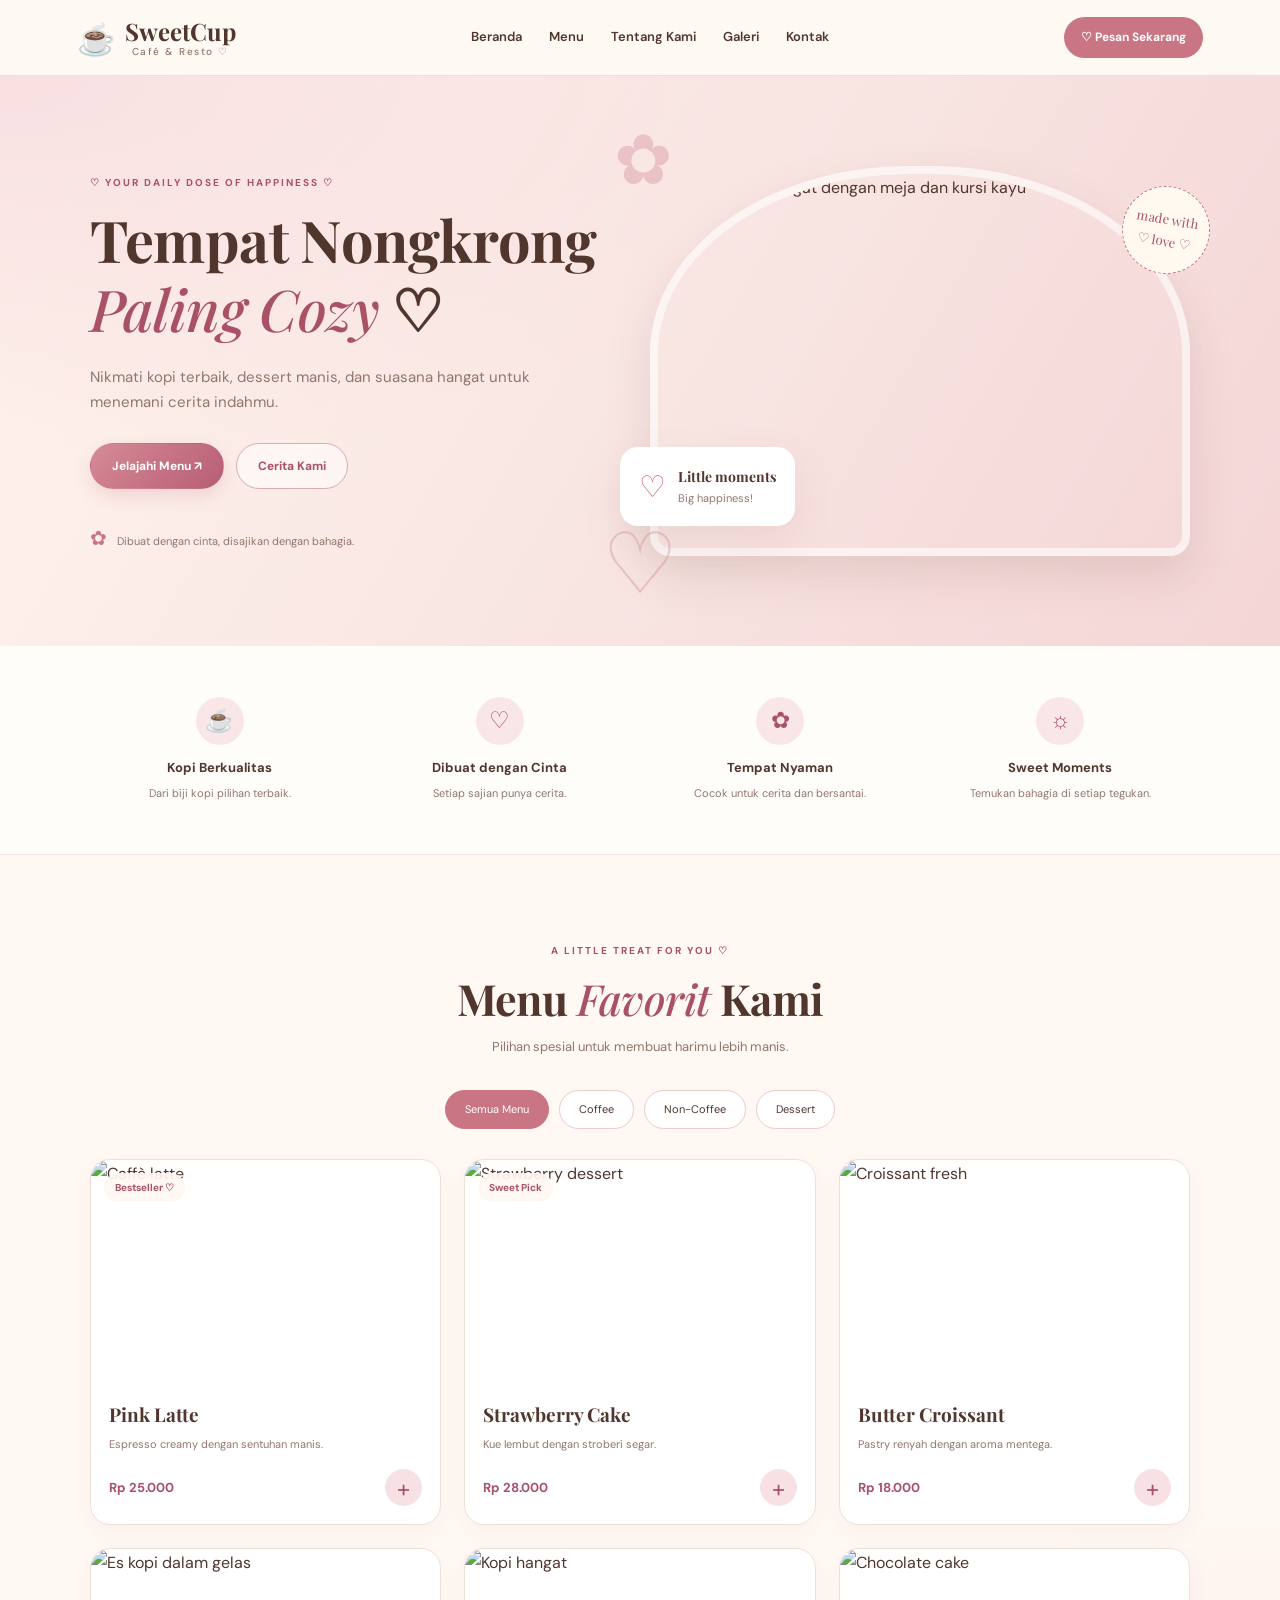
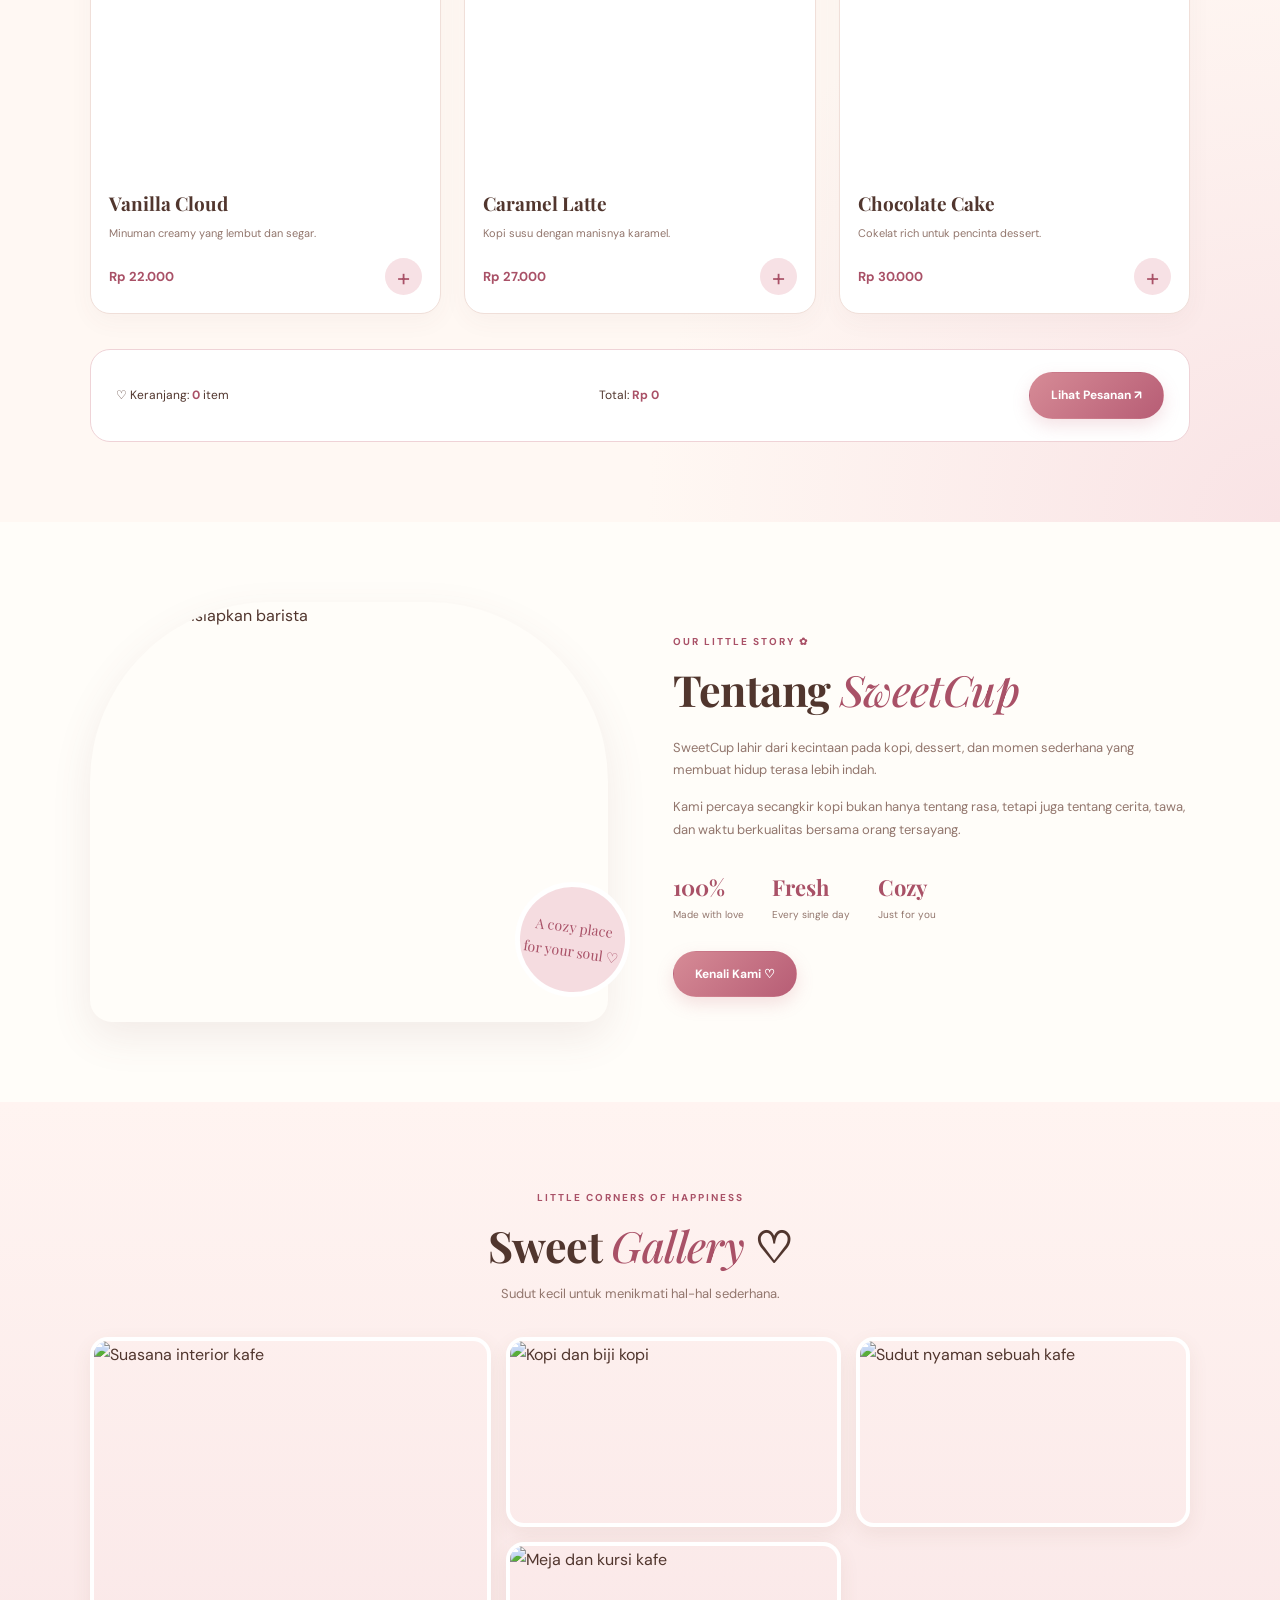
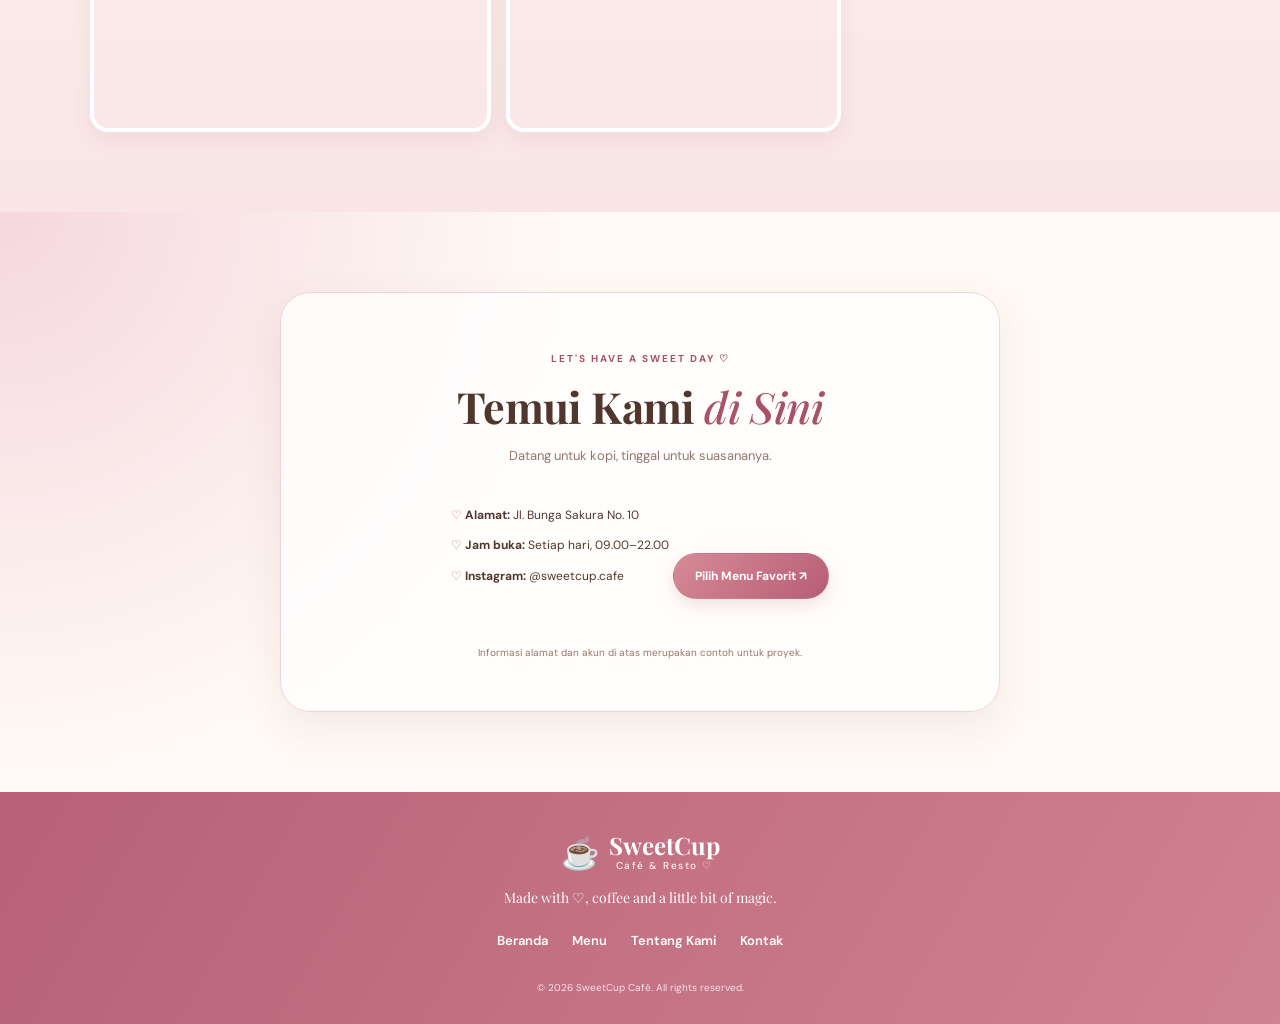
==== index.html @ 9a590ef2 "Add files via upload" ====
<!DOCTYPE html>
<html lang="id">
<head>
    <meta charset="UTF-8">
    <meta name="viewport" content="width=device-width, initial-scale=1.0">
    <meta name="theme-color" content="#fff7f4">
    <title>SweetCup | Café & Resto</title>
    <link rel="stylesheet" href="style.css">
    <link rel="preconnect" href="https://fonts.googleapis.com">
    <link rel="preconnect" href="https://fonts.gstatic.com" crossorigin>
    <link href="https://fonts.googleapis.com/css2?family=DM+Sans:wght@400;500;600;700&family=Playfair+Display:ital,wght@0,500;0,600;0,700;1,500&display=swap" rel="stylesheet">
    <script src="script.js" defer></script>
</head>
<body>

    <header class="header" id="beranda">
        <a href="#beranda" class="logo">
            <span class="logo-icon">☕</span>
            <span>SweetCup<small>Café & Resto ♡</small></span>
        </a>

        <button class="menu-toggle" id="menuToggle"
            aria-label="Buka menu navigasi" aria-expanded="false">☰</button>

        <nav class="navbar" id="navbar">
            <a href="#beranda">Beranda</a>
            <a href="#menu">Menu</a>
            <a href="#tentang">Tentang Kami</a>
            <a href="#galeri">Galeri</a>
            <a href="#kontak">Kontak</a>
        </nav>

        <a href="#menu" class="header-order">♡ Pesan Sekarang</a>
    </header>

    <main>
        <section class="hero">
            <div class="hero-content">
                <span class="eyebrow">♡ YOUR DAILY DOSE OF HAPPINESS ♡</span>
                <h1>Tempat Nongkrong<br>
                    <em>Paling Cozy</em> ♡</h1>
                <p>Nikmati kopi terbaik, dessert manis, dan suasana hangat untuk menemani cerita indahmu.</p>
                <div class="hero-buttons">
                    <a href="#menu" class="btn btn-primary">Jelajahi Menu ↗</a>
                    <a href="#tentang" class="btn btn-outline">Cerita Kami</a>
                </div>
                <div class="hero-note">
                    <span>✿</span>
                    Dibuat dengan cinta, disajikan dengan bahagia.
                </div>
            </div>

            <div class="hero-image">
                <img src="https://images.unsplash.com/photo-1445116572660-236099ec97a0?auto=format&fit=crop&w=1100&q=85"
                    alt="Interior kafe hangat dengan meja dan kursi kayu">
                <div class="floating-note">
                    <span>♡</span>
                    <div><strong>Little moments</strong><small>Big happiness!</small></div>
                </div>
                <div class="hero-sticker">made with<br>♡ love ♡</div>
            </div>
            <span class="decoration decor-one">✿</span>
            <span class="decoration decor-two">♡</span>
        </section>

        <section class="features">
            <article class="feature">
                <span class="feature-icon">☕</span>
                <h3>Kopi Berkualitas</h3>
                <p>Dari biji kopi pilihan terbaik.</p>
            </article>
            <article class="feature">
                <span class="feature-icon">♡</span>
                <h3>Dibuat dengan Cinta</h3>
                <p>Setiap sajian punya cerita.</p>
            </article>
            <article class="feature">
                <span class="feature-icon">✿</span>
                <h3>Tempat Nyaman</h3>
                <p>Cocok untuk cerita dan bersantai.</p>
            </article>
            <article class="feature">
                <span class="feature-icon">☼</span>
                <h3>Sweet Moments</h3>
                <p>Temukan bahagia di setiap tegukan.</p>
            </article>
        </section>

        <section class="menu-section section-padding" id="menu">
            <div class="section-heading">
                <span class="eyebrow">A LITTLE TREAT FOR YOU ♡</span>
                <h2>Menu <em>Favorit</em> Kami</h2>
                <p>Pilihan spesial untuk membuat harimu lebih manis.</p>
            </div>

            <div class="menu-filters">
                <button class="filter-btn active" data-filter="all">Semua Menu</button>
                <button class="filter-btn" data-filter="coffee">Coffee</button>
                <button class="filter-btn" data-filter="noncoffee">Non-Coffee</button>
                <button class="filter-btn" data-filter="dessert">Dessert</button>
            </div>

            <div class="menu-grid">
                <article class="menu-card" data-category="coffee">
                    <div class="menu-image">
                        <img src="https://images.unsplash.com/photo-1461023058943-07fcbe16d735?auto=format&fit=crop&w=650&q=80" alt="Caffè latte">
                        <span class="menu-tag">Bestseller ♡</span>
                    </div>
                    <div class="menu-info">
                        <div><h3>Pink Latte</h3><p>Espresso creamy dengan sentuhan manis.</p></div>
                        <div class="menu-bottom"><strong>Rp 25.000</strong><button class="add-cart" data-name="Pink Latte" data-price="25000" aria-label="Tambah Pink Latte">+</button></div>
                    </div>
                </article>

                <article class="menu-card" data-category="dessert">
                    <div class="menu-image">
                        <img src="https://images.unsplash.com/photo-1488477181946-6428a0291777?auto=format&fit=crop&w=650&q=80" alt="Strawberry dessert">
                        <span class="menu-tag">Sweet Pick</span>
                    </div>
                    <div class="menu-info">
                        <div><h3>Strawberry Cake</h3><p>Kue lembut dengan stroberi segar.</p></div>
                        <div class="menu-bottom"><strong>Rp 28.000</strong><button class="add-cart" data-name="Strawberry Cake" data-price="28000" aria-label="Tambah Strawberry Cake">+</button></div>
                    </div>
                </article>

                <article class="menu-card" data-category="dessert">
                    <div class="menu-image">
                        <img src="https://images.unsplash.com/photo-1555507036-ab1f4038808a?auto=format&fit=crop&w=650&q=80" alt="Croissant fresh">
                    </div>
                    <div class="menu-info">
                        <div><h3>Butter Croissant</h3><p>Pastry renyah dengan aroma mentega.</p></div>
                        <div class="menu-bottom"><strong>Rp 18.000</strong><button class="add-cart" data-name="Butter Croissant" data-price="18000" aria-label="Tambah Butter Croissant">+</button></div>
                    </div>
                </article>

                <article class="menu-card" data-category="noncoffee">
                    <div class="menu-image">
                        <img src="https://images.unsplash.com/photo-1517701604599-bb29b565090c?auto=format&fit=crop&w=650&q=80" alt="Es kopi dalam gelas">
                    </div>
                    <div class="menu-info">
                        <div><h3>Vanilla Cloud</h3><p>Minuman creamy yang lembut dan segar.</p></div>
                        <div class="menu-bottom"><strong>Rp 22.000</strong><button class="add-cart" data-name="Vanilla Cloud" data-price="22000" aria-label="Tambah Vanilla Cloud">+</button></div>
                    </div>
                </article>

                <article class="menu-card" data-category="coffee">
                    <div class="menu-image">
                        <img src="https://images.unsplash.com/photo-1511920170033-f8396924c348?auto=format&fit=crop&w=650&q=80" alt="Kopi hangat">
                    </div>
                    <div class="menu-info">
                        <div><h3>Caramel Latte</h3><p>Kopi susu dengan manisnya karamel.</p></div>
                        <div class="menu-bottom"><strong>Rp 27.000</strong><button class="add-cart" data-name="Caramel Latte" data-price="27000" aria-label="Tambah Caramel Latte">+</button></div>
                    </div>
                </article>

                <article class="menu-card" data-category="dessert">
                    <div class="menu-image">
                        <img src="https://images.unsplash.com/photo-1578985545062-69928b1d9587?auto=format&fit=crop&w=650&q=80" alt="Chocolate cake">
                    </div>
                    <div class="menu-info">
                        <div><h3>Chocolate Cake</h3><p>Cokelat rich untuk pencinta dessert.</p></div>
                        <div class="menu-bottom"><strong>Rp 30.000</strong><button class="add-cart" data-name="Chocolate Cake" data-price="30000" aria-label="Tambah Chocolate Cake">+</button></div>
                    </div>
                </article>
            </div>

            <div class="cart-summary" aria-live="polite">
                <span>♡ Keranjang: <strong id="cartCount">0</strong> item</span>
                <span>Total: <strong id="cartTotal">Rp 0</strong></span>
                <button class="btn btn-primary" id="orderButton">Lihat Pesanan ↗</button>
            </div>
        </section>

        <section class="about-section section-padding" id="tentang">
            <div class="about-image">
                <img src="https://images.unsplash.com/photo-1442512595331-e89e73853f31?auto=format&fit=crop&w=900&q=85" alt="Kopi yang disiapkan barista">
                <div class="about-badge">A cozy place<br>for your soul ♡</div>
            </div>
            <div class="about-content">
                <span class="eyebrow">OUR LITTLE STORY ✿</span>
                <h2>Tentang <em>SweetCup</em></h2>
                <p>SweetCup lahir dari kecintaan pada kopi, dessert, dan momen sederhana yang membuat hidup terasa lebih indah.</p>
                <p>Kami percaya secangkir kopi bukan hanya tentang rasa, tetapi juga tentang cerita, tawa, dan waktu berkualitas bersama orang tersayang.</p>
                <div class="about-stat">
                    <div><strong>100%</strong><small>Made with love</small></div>
                    <div><strong>Fresh</strong><small>Every single day</small></div>
                    <div><strong>Cozy</strong><small>Just for you</small></div>
                </div>
                <a href="#galeri" class="btn btn-primary">Kenali Kami ♡</a>
            </div>
        </section>

        <section class="gallery-section section-padding" id="galeri">
            <div class="section-heading">
                <span class="eyebrow">LITTLE CORNERS OF HAPPINESS</span>
                <h2>Sweet <em>Gallery</em> ♡</h2>
                <p>Sudut kecil untuk menikmati hal-hal sederhana.</p>
            </div>
            <div class="gallery-grid">
                <img src="https://images.unsplash.com/photo-1501339847302-ac426a4a7cbb?auto=format&fit=crop&w=700&q=80" alt="Suasana interior kafe">
                <img src="https://images.unsplash.com/photo-1495474472287-4d71bcdd2085?auto=format&fit=crop&w=700&q=80" alt="Kopi dan biji kopi">
                <img src="https://images.unsplash.com/photo-1554118811-1e0d58224f24?auto=format&fit=crop&w=700&q=80" alt="Sudut nyaman sebuah kafe">
                <img src="https://images.unsplash.com/photo-1493857671505-72967e2e2760?auto=format&fit=crop&w=700&q=80" alt="Meja dan kursi kafe">
            </div>
        </section>

        <section class="contact-section section-padding" id="kontak">
            <div class="contact-card">
                <span class="eyebrow">LET'S HAVE A SWEET DAY ♡</span>
                <h2>Temui Kami <em>di Sini</em></h2>
                <p>Datang untuk kopi, tinggal untuk suasananya.</p>
                <div class="contact-details">
                    <p>♡ <strong>Alamat:</strong> Jl. Bunga Sakura No. 10</p>
                    <p>♡ <strong>Jam buka:</strong> Setiap hari, 09.00–22.00</p>
                    <p>♡ <strong>Instagram:</strong> @sweetcup.cafe</p>
                </div>
                <a href="#menu" class="btn btn-primary">Pilih Menu Favorit ↗</a>
                <p class="small-note">Informasi alamat dan akun di atas merupakan contoh untuk proyek.</p>
            </div>
        </section>
    </main>

    <footer class="footer">
        <a href="#beranda" class="logo footer-logo">
            <span class="logo-icon">☕</span>
            <span>SweetCup<small>Café & Resto ♡</small></span>
        </a>
        <p>Made with ♡, coffee and a little bit of magic.</p>
        <div class="footer-links">
            <a href="#beranda">Beranda</a>
            <a href="#menu">Menu</a>
            <a href="#tentang">Tentang Kami</a>
            <a href="#kontak">Kontak</a>
        </div>
        <small>© 2026 SweetCup Café. All rights reserved.</small>
    </footer>

    <div class="toast" id="toast" role="status" aria-live="polite"></div>
</body>
</html>
---- style.css ----
:root {
    --pink: #c97583;
    --pink-dark: #a95167;
    --pink-light: #f7dfe2;
    --cream: #fff9f4;
    --brown: #51362e;
    --muted: #92766d;
    --gold: #c5a16c;
    --white: #fff;
    --shadow: 0 15px 40px rgba(129, 77, 77, .10);
}

* {
    margin: 0;
    padding: 0;
    box-sizing: border-box;
    scroll-behavior: smooth;
}

body {
    font-family: "DM Sans", sans-serif;
    color: var(--brown);
    background: var(--cream);
    line-height: 1.7;
}

a { color: inherit; }
button { font: inherit; cursor: pointer; }
img { display: block; max-width: 100%; }
section { scroll-margin-top: 90px; }

/* NAVIGATION */
.header {
    position: sticky;
    top: 0;
    z-index: 100;
    min-height: 76px;
    padding: 12px 6%;
    display: flex;
    align-items: center;
    justify-content: space-between;
    gap: 25px;
    background: rgba(255, 249, 244, .94);
    border-bottom: 1px solid #f0ded8;
    backdrop-filter: blur(15px);
}

.logo {
    display: flex;
    align-items: center;
    gap: 9px;
    text-decoration: none;
    color: var(--brown);
    font-family: "Playfair Display", serif;
    font-size: 24px;
    font-weight: 700;
    line-height: 1.15;
}

.logo-icon { font-size: 31px; }

.logo small {
    display: block;
    font-family: "DM Sans", sans-serif;
    font-size: 10px;
    font-weight: 500;
    letter-spacing: 1.5px;
    text-align: center;
    color: var(--muted);
}

.navbar {
    display: flex;
    align-items: center;
    gap: 27px;
}

.navbar a, .footer-links a {
    text-decoration: none;
    font-size: 13px;
    font-weight: 600;
    transition: color .25s;
}

.navbar a:hover, .footer-links a:hover {
    color: var(--pink);
}

.header-order {
    text-decoration: none;
    background: var(--pink);
    color: white;
    padding: 10px 17px;
    border-radius: 30px;
    font-size: 12px;
    font-weight: 700;
    white-space: nowrap;
    transition: .25s;
}

.header-order:hover {
    background: var(--pink-dark);
    transform: translateY(-2px);
}

.menu-toggle {
    display: none;
    background: var(--pink-light);
    color: var(--brown);
    border: none;
    border-radius: 12px;
    padding: 8px 12px;
    font-size: 22px;
}

/* HERO */
.hero {
    position: relative;
    overflow: hidden;
    min-height: 570px;
    padding: 65px 7%;
    display: grid;
    grid-template-columns: 1fr 1.05fr;
    align-items: center;
    gap: 45px;
    background:
        radial-gradient(ellipse at top left, #f8dfe1, transparent 48%),
        linear-gradient(120deg, #fff4ed, #f8e5e2 55%, #f4d5d6);
}

.hero-content { position: relative; z-index: 2; }

.eyebrow {
    display: inline-block;
    color: var(--pink-dark);
    font-size: 10px;
    font-weight: 700;
    letter-spacing: 2px;
    margin-bottom: 14px;
}

.hero h1, h2 {
    font-family: "Playfair Display", serif;
    line-height: 1.2;
    letter-spacing: -.6px;
}

.hero h1 {
    font-size: clamp(40px, 4.5vw, 64px);
    margin-bottom: 22px;
}

h1 em, h2 em {
    color: var(--pink-dark);
    font-weight: 500;
}

.hero-content > p {
    max-width: 460px;
    font-size: 15px;
    color: var(--muted);
    margin-bottom: 27px;
}

.hero-buttons {
    display: flex;
    flex-wrap: wrap;
    gap: 12px;
}

.btn {
    display: inline-flex;
    align-items: center;
    justify-content: center;
    border: 1px solid transparent;
    padding: 12px 21px;
    border-radius: 30px;
    text-decoration: none;
    font-size: 12px;
    font-weight: 700;
    transition: transform .25s, box-shadow .25s, background .25s;
}

.btn:hover { transform: translateY(-3px); }

.btn-primary {
    color: white;
    background: linear-gradient(135deg, #d68b96, #b75d75);
    box-shadow: 0 7px 17px #c9758335;
}

.btn-primary:hover {
    box-shadow: 0 10px 22px #c9758350;
}

.btn-outline {
    color: var(--pink-dark);
    border-color: #dcaab0;
    background: rgba(255,255,255,.55);
}

.hero-note {
    margin-top: 32px;
    font-size: 11px;
    color: var(--muted);
}

.hero-note span {
    color: var(--pink);
    margin-right: 7px;
    font-size: 20px;
}

.hero-image { position: relative; }

.hero-image > img {
    width: 100%;
    height: 390px;
    object-fit: cover;
    border-radius: 48% 48% 20px 20px;
    border: 8px solid rgba(255,255,255,.6);
    box-shadow: 0 20px 45px #744b4125;
}

.floating-note {
    position: absolute;
    left: -30px;
    bottom: 30px;
    display: flex;
    align-items: center;
    gap: 12px;
    padding: 14px 19px;
    border-radius: 18px;
    background: white;
    box-shadow: var(--shadow);
}

.floating-note > span {
    color: var(--pink);
    font-size: 30px;
}

.floating-note strong, .floating-note small { display: block; }
.floating-note strong { font-family: "Playfair Display", serif; font-size: 14px; }
.floating-note small { font-size: 11px; color: var(--muted); }

.hero-sticker {
    position: absolute;
    top: 20px;
    right: -20px;
    width: 88px;
    height: 88px;
    display: grid;
    place-content: center;
    border-radius: 50%;
    background: #fff9ef;
    color: var(--pink-dark);
    border: 1px dashed var(--pink);
    text-align: center;
    font-family: "Playfair Display", serif;
    font-size: 13px;
    transform: rotate(10deg);
}

.decoration {
    position: absolute;
    color: #cb7c8c55;
    pointer-events: none;
}

.decor-one { top: 25px; left: 48%; font-size: 70px; }
.decor-two { bottom: 10px; left: 47%; font-size: 85px; }

/* FEATURES */
.features {
    display: grid;
    grid-template-columns: repeat(4, 1fr);
    gap: 20px;
    padding: 38px 7%;
    background: #fffdfa;
    border-bottom: 1px solid #f4e5df;
}

.feature {
    text-align: center;
    padding: 13px;
}

.feature-icon {
    display: inline-grid;
    place-items: center;
    width: 48px;
    height: 48px;
    background: #f9e7e8;
    border-radius: 50%;
    color: var(--pink-dark);
    font-size: 23px;
    margin-bottom: 12px;
}

.feature h3 { font-size: 13px; margin-bottom: 5px; }
.feature p { color: var(--muted); font-size: 11px; }

/* SHARED SECTIONS */
.section-padding { padding: 80px 7%; }

.section-heading { text-align: center; margin-bottom: 32px; }

.section-heading h2, .about-content h2, .contact-card h2 {
    font-size: clamp(30px, 4vw, 43px);
    margin-bottom: 12px;
}

.section-heading > p, .contact-card > p {
    color: var(--muted);
    font-size: 13px;
}

/* MENU */
.menu-section {
    background:
        radial-gradient(ellipse at bottom right, #f9e3e5, transparent 35%),
        #fff8f3;
}

.menu-filters {
    display: flex;
    justify-content: center;
    flex-wrap: wrap;
    gap: 10px;
    margin-bottom: 30px;
}

.filter-btn {
    border: 1px solid #ebcbd0;
    border-radius: 30px;
    background: white;
    color: var(--brown);
    padding: 9px 19px;
    font-size: 11px;
    transition: .25s;
}

.filter-btn:hover, .filter-btn.active {
    background: var(--pink);
    color: white;
    border-color: var(--pink);
}

.menu-grid {
    display: grid;
    grid-template-columns: repeat(3, minmax(0, 1fr));
    gap: 23px;
}

.menu-card {
    overflow: hidden;
    border-radius: 20px;
    background: white;
    border: 1px solid #f0dfd9;
    box-shadow: 0 8px 25px #7d51400b;
    transition: transform .3s, box-shadow .3s;
}

.menu-card:hover {
    transform: translateY(-7px);
    box-shadow: 0 16px 30px #9d64751c;
}

.menu-card.hidden { display: none; }

.menu-image { height: 220px; position: relative; overflow: hidden; }

.menu-image img {
    width: 100%;
    height: 100%;
    object-fit: cover;
    transition: transform .5s;
}

.menu-card:hover .menu-image img { transform: scale(1.06); }

.menu-tag {
    position: absolute;
    top: 13px;
    left: 13px;
    padding: 6px 11px;
    border-radius: 30px;
    background: #fff7f1ed;
    color: var(--pink-dark);
    font-size: 10px;
    font-weight: 700;
}

.menu-info { padding: 18px; }
.menu-info h3 { font-family: "Playfair Display", serif; font-size: 19px; }
.menu-info p { font-size: 11px; color: var(--muted); margin: 5px 0 15px; }

.menu-bottom {
    display: flex;
    align-items: center;
    justify-content: space-between;
    gap: 10px;
}

.menu-bottom strong { font-size: 13px; color: var(--pink-dark); }

.add-cart {
    width: 37px;
    height: 37px;
    border: none;
    border-radius: 50%;
    background: #f7e1e5;
    color: var(--pink-dark);
    font-size: 24px;
    transition: .2s;
}

.add-cart:hover {
    background: var(--pink);
    color: white;
    transform: rotate(90deg);
}

.cart-summary {
    display: flex;
    align-items: center;
    justify-content: space-between;
    flex-wrap: wrap;
    gap: 18px;
    margin-top: 35px;
    padding: 22px 25px;
    border: 1px solid #efd3d7;
    border-radius: 20px;
    background: white;
    font-size: 12px;
}

.cart-summary strong { color: var(--pink-dark); }

/* ABOUT */
.about-section {
    display: grid;
    grid-template-columns: 1fr 1fr;
    align-items: center;
    gap: 65px;
    background: #fffdf9;
}

.about-image { position: relative; }

.about-image img {
    width: 100%;
    height: 420px;
    object-fit: cover;
    border-radius: 180px 180px 22px 22px;
    box-shadow: var(--shadow);
}

.about-badge {
    position: absolute;
    right: -22px;
    bottom: 25px;
    width: 115px;
    height: 115px;
    display: grid;
    place-content: center;
    text-align: center;
    border-radius: 50%;
    background: #f5dce0;
    border: 5px solid white;
    color: var(--pink-dark);
    font-family: "Playfair Display", serif;
    font-size: 14px;
    transform: rotate(8deg);
}

.about-content h2 { margin-bottom: 22px; }

.about-content > p {
    font-size: 13px;
    color: var(--muted);
    margin-bottom: 15px;
}

.about-stat {
    display: flex;
    flex-wrap: wrap;
    gap: 28px;
    margin: 28px 0;
}

.about-stat strong, .about-stat small { display: block; }
.about-stat strong { font-family: "Playfair Display", serif; font-size: 22px; color: var(--pink-dark); }
.about-stat small { color: var(--muted); font-size: 10px; }

/* GALLERY */
.gallery-section {
    background: linear-gradient(180deg, #fff4f1, #f9e5e6);
}

.gallery-grid {
    display: grid;
    grid-template-columns: 1.2fr 1fr 1fr;
    grid-template-rows: 190px 190px;
    gap: 15px;
}

.gallery-grid img {
    width: 100%;
    height: 100%;
    object-fit: cover;
    border-radius: 18px;
    border: 4px solid white;
    box-shadow: 0 7px 20px #7d514015;
    transition: transform .3s;
}

.gallery-grid img:hover { transform: scale(1.02); }
.gallery-grid img:first-child { grid-row: span 2; }

/* CONTACT */
.contact-section {
    background:
        radial-gradient(circle at top left, #f5d7de, transparent 40%),
        #fffaf5;
    text-align: center;
}

.contact-card {
    max-width: 720px;
    margin: auto;
    padding: 50px 30px;
    background: rgba(255,255,255,.75);
    border: 1px solid #f0d4d7;
    border-radius: 30px;
    box-shadow: var(--shadow);
}

.contact-details {
    display: inline-block;
    text-align: left;
    margin: 28px auto;
}

.contact-details p {
    font-size: 12px;
    margin: 10px 0;
}

.contact-details p::first-letter { color: var(--pink); }

.small-note { font-size: 10px !important; margin-top: 20px; }

/* FOOTER */
.footer {
    padding: 40px 7% 25px;
    text-align: center;
    background: linear-gradient(120deg, #b86177, #cf8290);
    color: white;
}

.footer-logo { justify-content: center; color: white; margin-bottom: 15px; }
.footer-logo small { color: #fff1ee; }
.footer > p { font-family: "Playfair Display", serif; font-size: 14px; }

.footer-links {
    display: flex;
    justify-content: center;
    flex-wrap: wrap;
    gap: 24px;
    margin: 20px 0;
}

.footer-links a { color: white; }
.footer > small { font-size: 10px; opacity: .8; }

/* NOTIFICATION */
.toast {
    position: fixed;
    z-index: 200;
    right: 20px;
    bottom: 20px;
    max-width: calc(100% - 40px);
    padding: 14px 20px;
    border-radius: 14px;
    color: white;
    background: #70464c;
    box-shadow: var(--shadow);
    font-size: 12px;
    opacity: 0;
    transform: translateY(15px);
    pointer-events: none;
    transition: .25s;
}

.toast.show { opacity: 1; transform: translateY(0); }

/* TABLET */
@media (max-width: 1000px) {
    .header { padding: 12px 4%; gap: 15px; }
    .navbar { gap: 15px; }
    .navbar a { font-size: 12px; }
    .header-order { padding: 9px 12px; }
    .hero { padding: 55px 5%; gap: 25px; }
    .hero-image > img { height: 330px; }
    .section-padding { padding: 65px 5%; }
    .menu-grid { grid-template-columns: repeat(2, minmax(0, 1fr)); }
    .about-section { gap: 35px; }
}

/* MOBILE */
@media (max-width: 700px) {
    .header {
        min-height: 70px;
        padding: 12px 5%;
        flex-wrap: wrap;
        gap: 10px;
    }

    .logo { font-size: 21px; }
    .logo-icon { font-size: 27px; }

    .menu-toggle {
        display: block;
        margin-left: auto;
    }

    .header-order { display: none; }

    .navbar {
        display: none;
        order: 3;
        flex-basis: 100%;
        align-items: stretch;
        flex-direction: column;
        gap: 0;
        padding: 8px 0;
    }

    .navbar.open { display: flex; }

    .navbar a {
        padding: 11px 8px;
        border-bottom: 1px solid #f4e4df;
        font-size: 13px;
    }

    .hero {
        grid-template-columns: 1fr;
        padding: 43px 6% 35px;
        gap: 32px;
    }

    .hero h1 { font-size: clamp(38px, 10vw, 52px); }
    .hero-content > p { font-size: 13px; }
    .hero-image { margin: 0 7px; }
    .hero-image > img { height: 290px; border-radius: 45% 45% 18px 18px; }
    .hero-sticker { right: -10px; width: 73px; height: 73px; font-size: 11px; }
    .floating-note { left: -10px; bottom: 15px; padding: 10px 13px; }
    .floating-note > span { font-size: 25px; }
    .decor-one { left: auto; right: 10px; top: 10px; font-size: 45px; }
    .decor-two { display: none; }

    .features {
        grid-template-columns: repeat(2, minmax(0, 1fr));
        gap: 8px;
        padding: 25px 4%;
    }

    .feature { padding: 10px 5px; }
    .feature h3 { font-size: 12px; }
    .feature p { font-size: 10px; }

    .section-padding { padding: 53px 5%; }
    .section-heading h2, .about-content h2, .contact-card h2 { font-size: 32px; }
    .section-heading > p { font-size: 12px; }

    .menu-filters { gap: 7px; }
    .filter-btn { padding: 8px 12px; font-size: 10px; }
    .menu-grid { grid-template-columns: 1fr; gap: 17px; }
    .menu-image { height: 230px; }
    .menu-info { padding: 16px; }

    .cart-summary { align-items: stretch; flex-direction: column; padding: 18px; }
    .cart-summary .btn { width: 100%; }

    .about-section { grid-template-columns: 1fr; gap: 38px; }
    .about-image img { height: 310px; border-radius: 140px 140px 18px 18px; }
    .about-badge { right: -5px; bottom: 12px; width: 95px; height: 95px; font-size: 12px; }
    .about-content > p { font-size: 12px; }
    .about-stat { gap: 22px; }

    .gallery-grid {
        grid-template-columns: repeat(2, minmax(0, 1fr));
        grid-template-rows: 160px 160px;
        gap: 10px;
    }

    .gallery-grid img:first-child { grid-row: auto; }
    .gallery-grid img { border-radius: 13px; border-width: 3px; }

    .contact-card { padding: 35px 17px; border-radius: 22px; }
    .contact-details p { font-size: 11px; }
    .footer { padding: 32px 5% 23px; }
    .footer-links { gap: 15px; }
    .footer-links a { font-size: 11px; }
}

@media (prefers-reduced-motion: reduce) {
    *, *::before, *::after {
        scroll-behavior: auto !important;
        transition: none !important;
    }
}
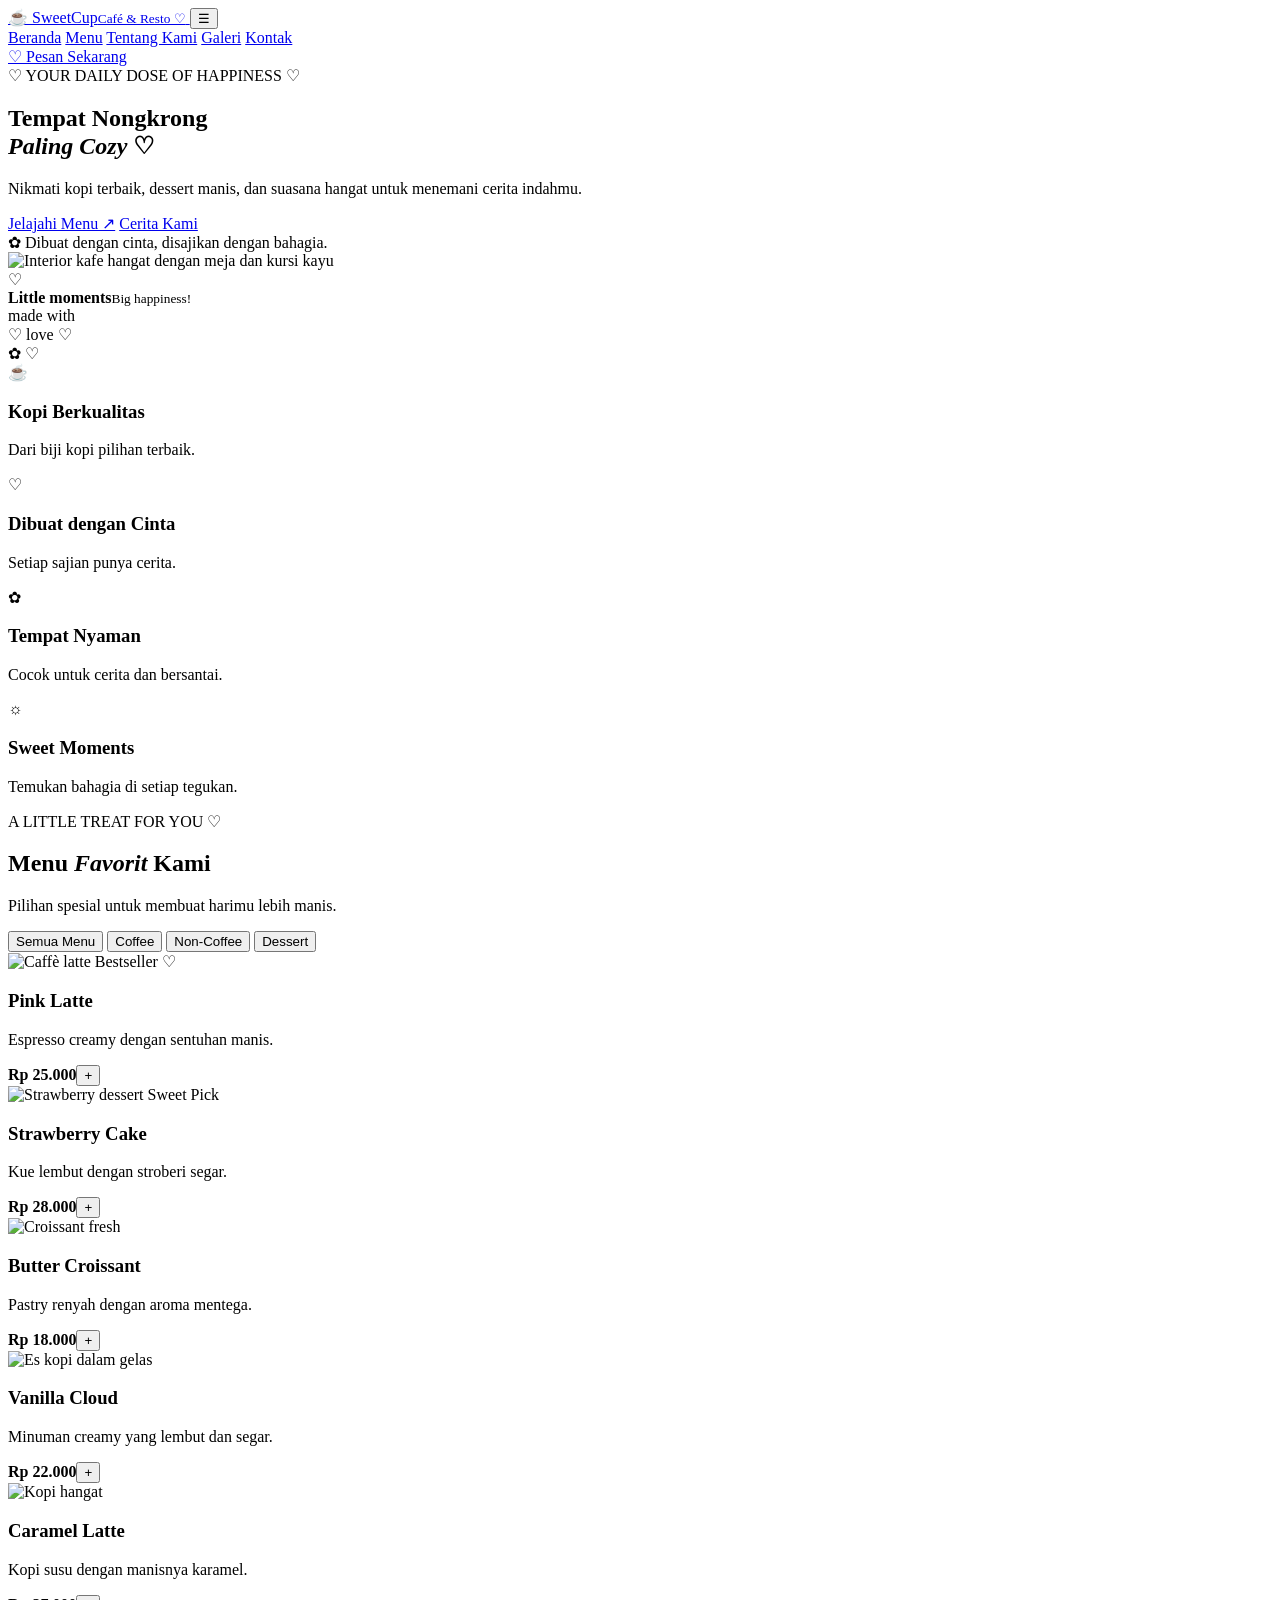
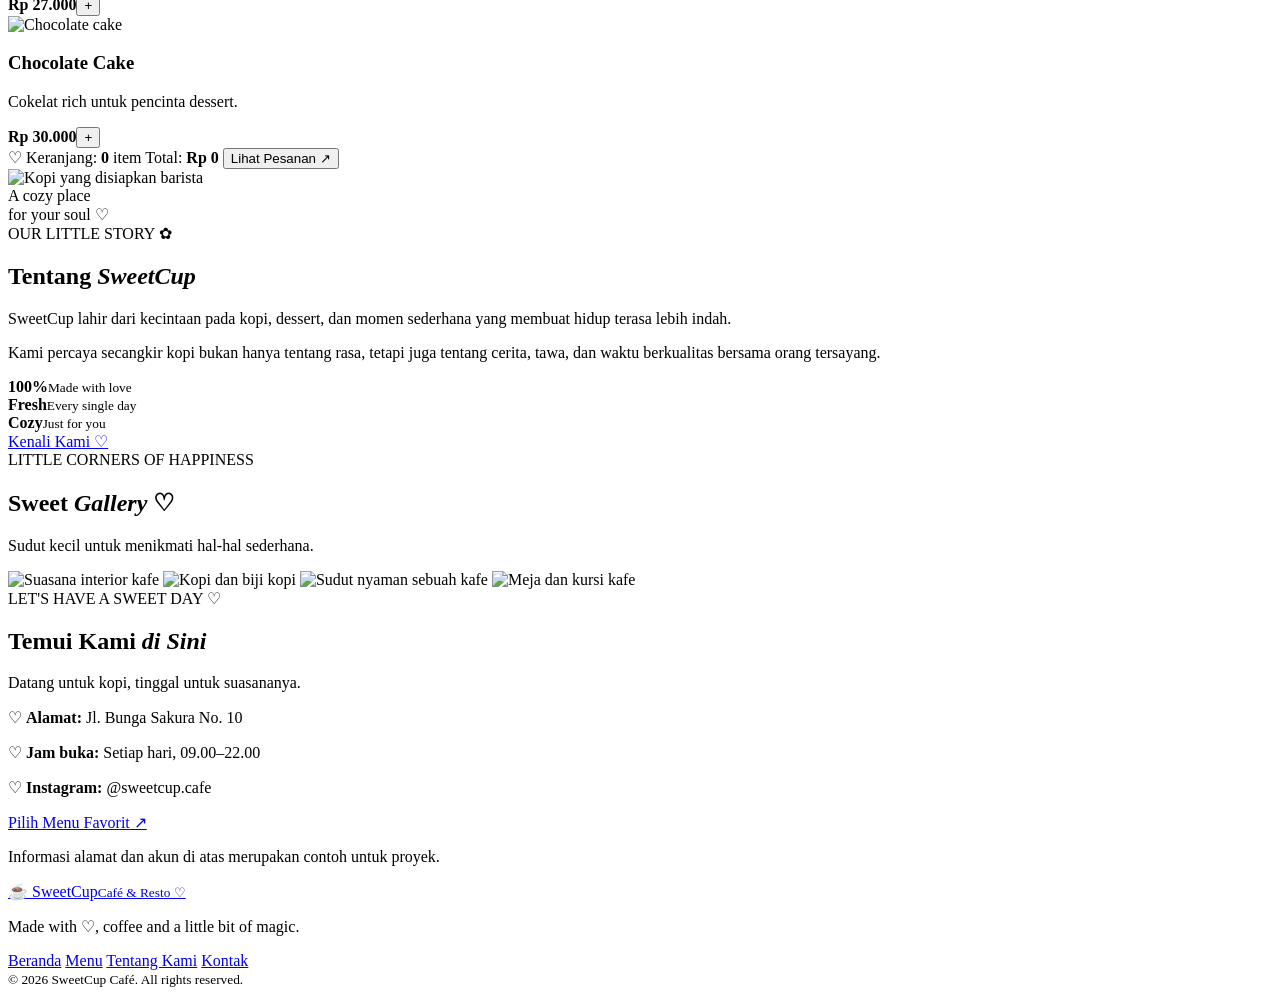
==== commit 3f3b6b2d: "Update index.html" ====
--- a/index.html
+++ b/index.html
@@ -5,7 +5,7 @@
     <meta name="viewport" content="width=device-width, initial-scale=1.0">
     <meta name="theme-color" content="#fff7f4">
     <title>SweetCup | Café & Resto</title>
-    <link rel="stylesheet" href="style.css">
+    <link rel="style
     <link rel="preconnect" href="https://fonts.googleapis.com">
     <link rel="preconnect" href="https://fonts.gstatic.com" crossorigin>
     <link href="https://fonts.googleapis.com/css2?family=DM+Sans:wght@400;500;600;700&family=Playfair+Display:ital,wght@0,500;0,600;0,700;1,500&display=swap" rel="stylesheet">
@@ -237,4 +237,4 @@
 
     <div class="toast" id="toast" role="status" aria-live="polite"></div>
 </body>
-</html>+</html>
